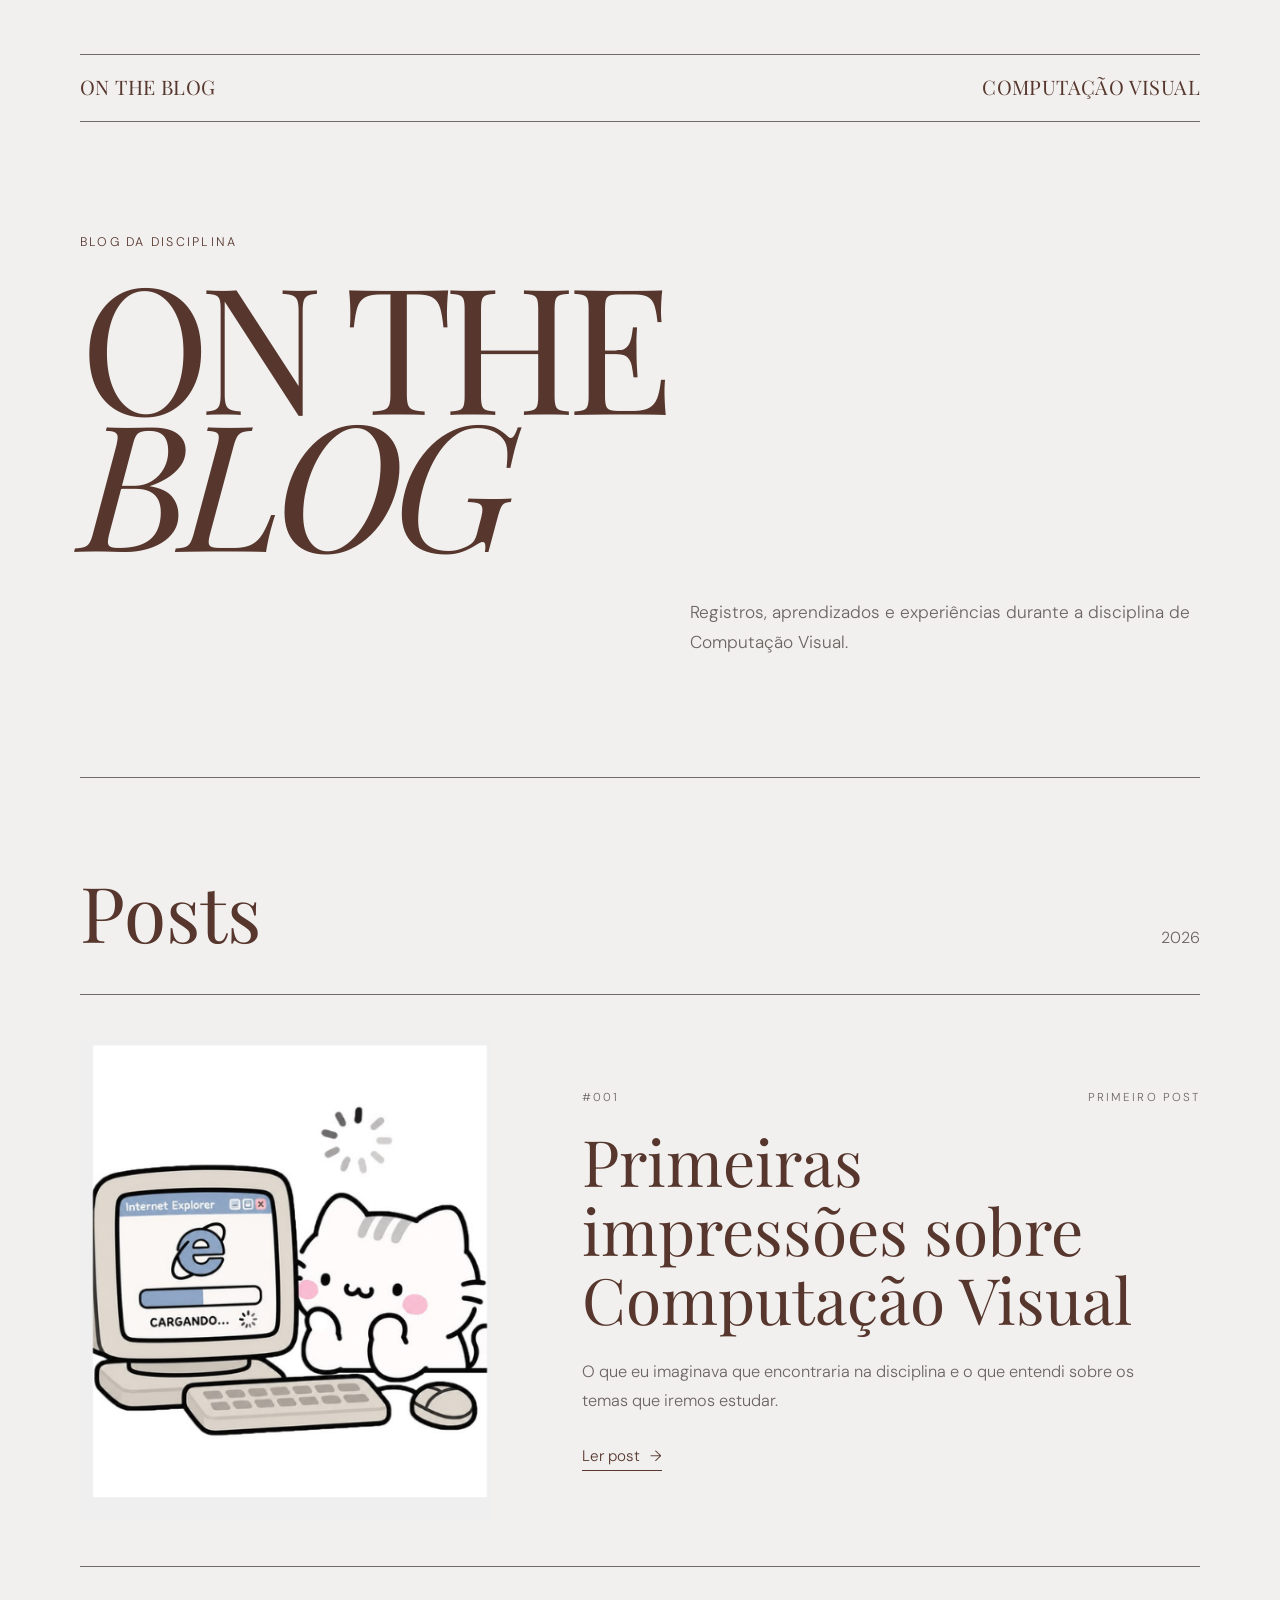
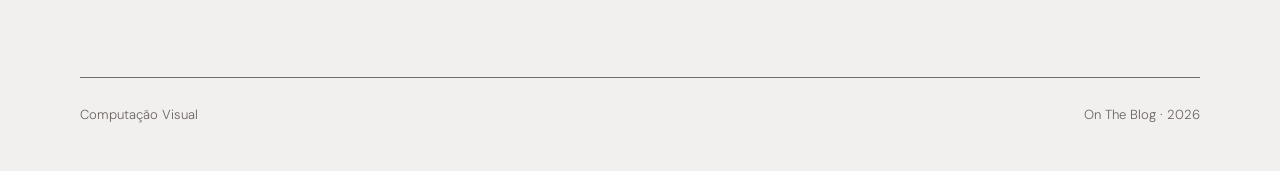
==== index.html @ 4c0e23a0 "Primeiro Post" ====
<!DOCTYPE html>
<html lang="pt-BR">
<head>
  <meta charset="UTF-8" />
  <meta name="viewport" content="width=device-width, initial-scale=1.0" />
  <meta name="description" content="Blog da disciplina de Computação Visual." />
  <title>On The Blog | Computação Visual</title>
  <link rel="preconnect" href="https://fonts.googleapis.com" />
  <link rel="preconnect" href="https://fonts.gstatic.com" crossorigin />
  <link href="https://fonts.googleapis.com/css2?family=DM+Sans:wght@300;400;500&family=Playfair+Display:ital,wght@0,400;1,400&display=swap" rel="stylesheet" />
  <link rel="stylesheet" href="style.css" />
</head>
<body class="home-page">
  <header class="site-header">
    <a class="brand" href="index.html">ON THE BLOG</a>
    <span class="course">COMPUTAÇÃO VISUAL</span>
  </header>

  <main class="site-main">
    <section class="hero" aria-labelledby="hero-title">
      <div class="hero-kicker">BLOG DA DISCIPLINA</div>
      <h1 id="hero-title">ON THE<br /><em>BLOG</em></h1>
      <p class="hero-copy">
        Registros, aprendizados e experiências durante a disciplina de Computação Visual.
      </p>
    </section>

    <section class="posts-section" aria-labelledby="posts-title">
      <div class="section-heading">
        <h2 id="posts-title">Posts</h2>
        <span>2026</span>
      </div>

      <article class="post-card">
        <a class="post-card-image" href="posts/post-001.html" aria-label="Abrir o post 001">
          <img src="images/post-001.png" alt="Ilustração de um computador antigo com um gatinho ao lado" />
        </a>

        <div class="post-card-content">
          <div class="post-meta">
            <span>#001</span>
            <span>Primeiro post</span>
          </div>
          <h3><a href="posts/post-001.html">Primeiras impressões sobre Computação Visual</a></h3>
          <p>
            O que eu imaginava que encontraria na disciplina e o que entendi sobre os temas que iremos estudar.
          </p>
          <a class="text-link" href="posts/post-001.html">Ler post <span aria-hidden="true">→</span></a>
        </div>
      </article>
    </section>
  </main>

  <footer class="site-footer">
    <span>Computação Visual</span>
    <span>On The Blog · 2026</span>
  </footer>
</body>
</html>
---- style.css ----
:root {
  --paper: #f1f0ee;
  --paper-2: #e9e7e3;
  --ink: #56362d;
  --text: #6c6562;
  --line: #6f6b68;
  --white: #ffffff;
  --serif: "Playfair Display", Georgia, "Times New Roman", serif;
  --sans: "DM Sans", Arial, sans-serif;
}

* {
  box-sizing: border-box;
}

html {
  scroll-behavior: smooth;
}

body {
  margin: 0;
  min-height: 100vh;
  background: var(--paper);
  color: var(--ink);
  font-family: var(--sans);
  font-weight: 300;
}

a {
  color: inherit;
  text-decoration: none;
}

img {
  display: block;
  max-width: 100%;
}

.site-header,
.site-main,
.site-footer {
  width: min(1120px, calc(100% - 64px));
  margin-inline: auto;
}

.site-header {
  margin-top: 54px;
  padding: 18px 0 21px;
  border-top: 1px solid var(--line);
  border-bottom: 1px solid var(--line);
  display: flex;
  justify-content: space-between;
  align-items: center;
  gap: 24px;
  font-family: var(--serif);
  font-size: 1.25rem;
  letter-spacing: 0.02em;
}

.brand {
  transition: opacity 0.2s ease;
}

.brand:hover {
  opacity: 0.65;
}

.course {
  white-space: nowrap;
}

.site-main {
  padding-bottom: 110px;
}

/* HOME */
.hero {
  padding: 112px 0 120px;
  border-bottom: 1px solid var(--line);
}

.hero-kicker,
.post-meta,
.post-kicker {
  text-transform: uppercase;
  letter-spacing: 0.18em;
}

.hero-kicker {
  font-size: 0.78rem;
  margin-bottom: 24px;
}

.hero h1 {
  margin: 0;
  font-family: var(--serif);
  font-size: clamp(5.5rem, 14vw, 11rem);
  font-weight: 400;
  line-height: 0.78;
  letter-spacing: -0.055em;
}

.hero h1 em {
  font-weight: 400;
}

.hero-copy {
  max-width: 510px;
  margin: 48px 0 0 auto;
  color: var(--text);
  font-size: 1.08rem;
  line-height: 1.75;
}

.posts-section {
  padding-top: 82px;
}

.section-heading {
  display: flex;
  align-items: baseline;
  justify-content: space-between;
  gap: 24px;
  margin-bottom: 32px;
}

.section-heading h2 {
  margin: 0;
  font-family: var(--serif);
  font-size: clamp(2.9rem, 6vw, 4.8rem);
  font-weight: 400;
}

.section-heading span {
  color: var(--text);
}

.post-card {
  display: grid;
  grid-template-columns: minmax(260px, 0.8fr) minmax(0, 1.2fr);
  gap: clamp(42px, 7vw, 92px);
  align-items: center;
  padding: 46px 0;
  border-top: 1px solid var(--line);
  border-bottom: 1px solid var(--line);
}

.post-card-image {
  background: var(--white);
  overflow: hidden;
}

.post-card-image img {
  width: 100%;
  aspect-ratio: 0.86;
  object-fit: cover;
  transition: transform 0.35s ease;
}

.post-card-image:hover img {
  transform: scale(1.025);
}

.post-meta {
  display: flex;
  justify-content: space-between;
  gap: 20px;
  color: var(--text);
  font-size: 0.72rem;
  margin-bottom: 21px;
}

.post-card h3 {
  margin: 0;
  font-family: var(--serif);
  font-size: clamp(2.4rem, 5vw, 4rem);
  font-weight: 400;
  line-height: 1.08;
}

.post-card h3 a {
  transition: opacity 0.2s ease;
}

.post-card h3 a:hover {
  opacity: 0.7;
}

.post-card p {
  max-width: 590px;
  margin: 25px 0 0;
  color: var(--text);
  font-size: 1.02rem;
  line-height: 1.75;
}

.text-link {
  display: inline-flex;
  gap: 10px;
  margin-top: 31px;
  padding-bottom: 4px;
  border-bottom: 1px solid currentColor;
  font-size: 0.95rem;
}

.text-link span {
  transition: transform 0.2s ease;
}

.text-link:hover span {
  transform: translateX(4px);
}

/* POST */
.post-main {
  padding-top: 105px;
}

.post-hero {
  display: grid;
  grid-template-columns: minmax(260px, 0.82fr) minmax(0, 1.18fr);
  gap: clamp(58px, 9vw, 130px);
  align-items: center;
  padding: 0 30px 115px;
}

.post-illustration {
  margin: 0;
  background: var(--white);
}

.post-illustration img {
  width: 100%;
  aspect-ratio: 0.86;
  object-fit: cover;
}

.post-title-wrap {
  font-family: var(--serif);
}

.post-kicker {
  margin: 0 0 -5px;
  font-family: var(--serif);
  font-size: clamp(4.9rem, 10vw, 8.6rem);
  font-style: italic;
  line-height: 0.9;
  letter-spacing: -0.04em;
}

.post-title-wrap h1 {
  margin: 0;
  font-family: var(--serif);
  font-size: clamp(5rem, 10vw, 8.8rem);
  font-weight: 400;
  line-height: 0.95;
  letter-spacing: -0.04em;
}

.post-columns {
  display: grid;
  grid-template-columns: repeat(2, minmax(0, 1fr));
  gap: clamp(68px, 11vw, 135px);
  padding: 0 26px 120px;
}

.post-columns article {
  min-width: 0;
}

.post-columns h2 {
  margin: 0 0 28px;
  font-family: var(--serif);
  font-size: clamp(2.25rem, 4.2vw, 3.55rem);
  font-weight: 400;
  line-height: 1.38;
  letter-spacing: -0.025em;
}

.post-columns p {
  margin: 0;
  color: var(--text);
  font-size: clamp(1rem, 1.8vw, 1.19rem);
  line-height: 1.72;
  text-align: justify;
  text-justify: inter-word;
}

.post-nav {
  padding: 30px 0;
  border-top: 1px solid var(--line);
  border-bottom: 1px solid var(--line);
  display: flex;
  align-items: center;
  justify-content: space-between;
  gap: 24px;
  color: var(--text);
  font-size: 0.92rem;
}

.post-nav a {
  color: var(--ink);
}

.site-footer {
  margin-bottom: 48px;
  padding: 28px 0 0;
  border-top: 1px solid var(--line);
  display: flex;
  justify-content: space-between;
  gap: 24px;
  color: var(--text);
  font-size: 0.82rem;
}

@media (max-width: 820px) {
  .site-header,
  .site-main,
  .site-footer {
    width: min(100% - 36px, 1120px);
  }

  .site-header {
    margin-top: 28px;
    font-size: 1rem;
  }

  .hero {
    padding: 78px 0 90px;
  }

  .hero-copy {
    margin-left: 0;
  }

  .post-card,
  .post-hero,
  .post-columns {
    grid-template-columns: 1fr;
  }

  .post-card {
    gap: 34px;
  }

  .post-card-image {
    max-width: 520px;
  }

  .post-main {
    padding-top: 70px;
  }

  .post-hero {
    gap: 50px;
    padding: 0 0 78px;
  }

  .post-illustration {
    width: min(100%, 520px);
  }

  .post-columns {
    gap: 64px;
    padding: 0 0 84px;
  }

  .post-columns p {
    text-align: left;
  }
}

@media (max-width: 520px) {
  .site-header {
    align-items: flex-start;
    font-size: 0.88rem;
  }

  .course {
    text-align: right;
  }

  .hero h1 {
    font-size: clamp(4.2rem, 24vw, 7rem);
  }

  .hero-copy {
    margin-top: 34px;
  }

  .post-card h3 {
    font-size: 2.55rem;
  }

  .post-meta,
  .site-footer,
  .post-nav {
    align-items: flex-start;
    flex-direction: column;
  }

  .post-kicker,
  .post-title-wrap h1 {
    font-size: clamp(4.1rem, 23vw, 6.6rem);
  }

  .post-columns h2 {
    font-size: 2.35rem;
  }
}
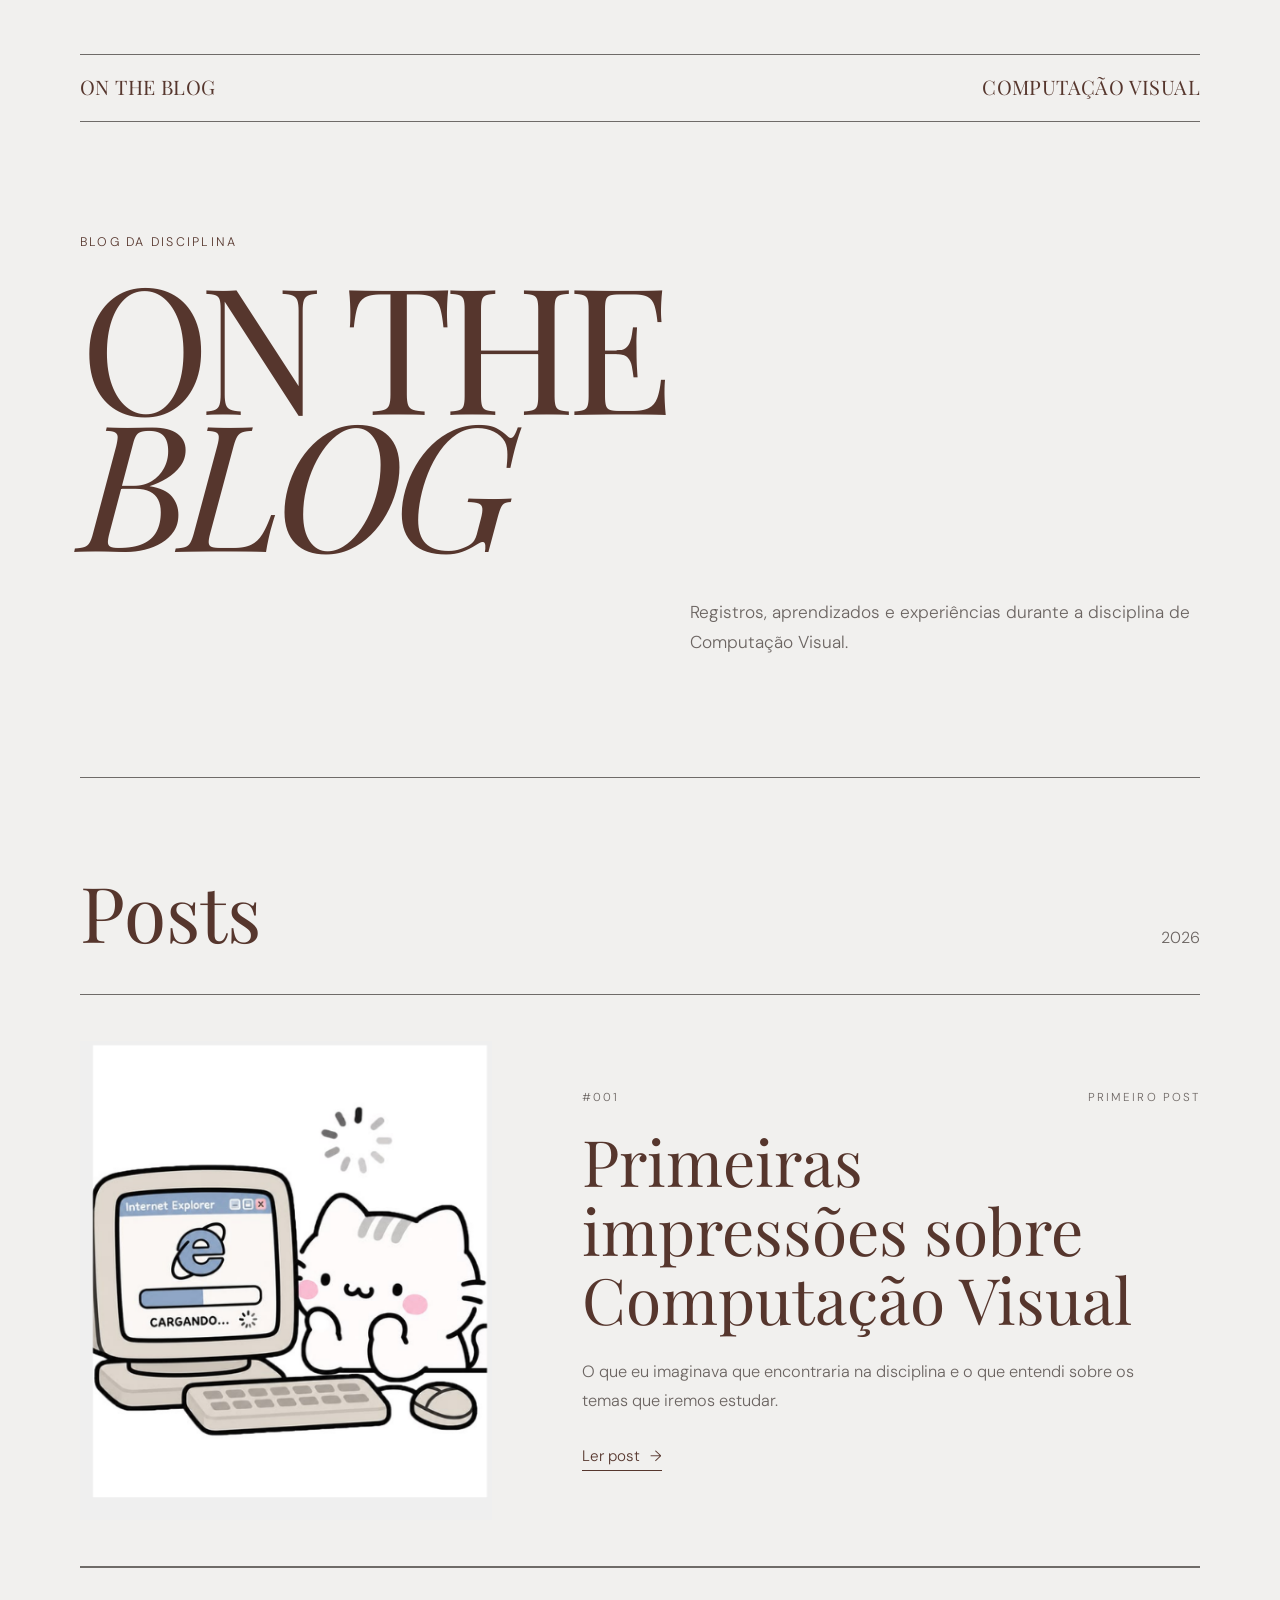
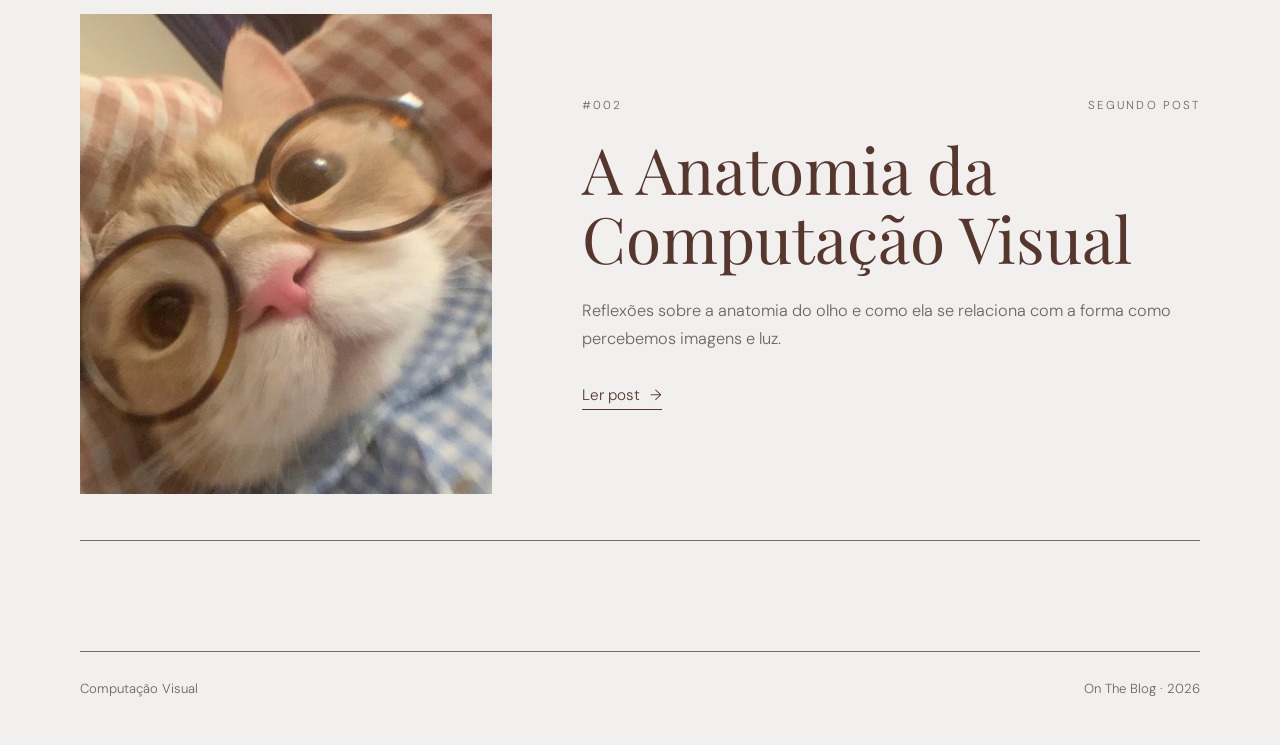
==== commit bedbb622: "Ajustes e segundo post" ====
--- a/index.html
+++ b/index.html
@@ -48,6 +48,24 @@
           <a class="text-link" href="posts/post-001.html">Ler post <span aria-hidden="true">→</span></a>
         </div>
       </article>
+
+      <article class="post-card">
+        <a class="post-card-image" href="posts/post-002.html" aria-label="Abrir o post 002">
+          <img src="images/post-002.png" alt="Ilustração de um computador antigo com um gatinho ao lado" />
+        </a>
+
+        <div class="post-card-content">
+          <div class="post-meta">
+            <span>#002</span>
+            <span>Segundo post</span>
+          </div>
+          <h3><a href="posts/post-002.html">A Anatomia da Computação Visual</a></h3>
+          <p>
+            Reflexões sobre a anatomia do olho e como ela se relaciona com a forma como percebemos imagens e luz.
+          </p>
+          <a class="text-link" href="posts/post-002.html">Ler post <span aria-hidden="true">→</span></a>
+        </div>
+      </article>
     </section>
   </main>
 
--- a/style.css
+++ b/style.css
@@ -258,14 +258,15 @@
 }
 
 .post-columns {
-  display: grid;
-  grid-template-columns: repeat(2, minmax(0, 1fr));
-  gap: clamp(68px, 11vw, 135px);
+  column-count: 2;
+  column-gap: clamp(68px, 11vw, 135px);
   padding: 0 26px 120px;
 }
 
 .post-columns article {
   min-width: 0;
+  display: block;
+  break-inside: avoid;
 }
 
 .post-columns h2 {
@@ -275,15 +276,17 @@
   font-weight: 400;
   line-height: 1.38;
   letter-spacing: -0.025em;
+  column-span: all;
 }
 
 .post-columns p {
-  margin: 0;
+  margin: 0 0 1.2em;
   color: var(--text);
   font-size: clamp(1rem, 1.8vw, 1.19rem);
   line-height: 1.72;
   text-align: justify;
   text-justify: inter-word;
+  break-inside: avoid;
 }
 
 .post-nav {
@@ -334,9 +337,12 @@
   }
 
   .post-card,
-  .post-hero,
+  .post-hero {
+    grid-template-columns: 1fr;
+  }
+
   .post-columns {
-    grid-template-columns: 1fr;
+    column-count: 1;
   }
 
   .post-card {
@@ -408,3 +414,95 @@
     font-size: 2.35rem;
   }
 }
+/* =========================
+   REFLEXÃO DO POST
+========================= */
+
+.reflection-section {
+  margin-top: 90px;
+  margin-bottom: 100px;
+}
+
+
+/* TÍTULO */
+
+.reflection-section h2 {
+  font-family: "Playfair Display", serif;
+
+  font-size: clamp(42px, 5vw, 62px);
+  font-weight: 400;
+
+  line-height: 1.15;
+
+  color: #59372c;
+
+  margin: 0 0 45px 0;
+}
+
+
+/* DUAS COLUNAS */
+
+.reflection-columns {
+  display: grid;
+
+  grid-template-columns:
+    minmax(0, 1fr)
+    minmax(0, 1fr);
+
+  gap: 70px;
+
+  align-items: start;
+}
+
+
+/* TEXTO */
+
+.reflection-column p {
+  font-family: "DM Sans", sans-serif;
+
+  font-size: 18px;
+  font-weight: 300;
+
+  line-height: 1.8;
+
+  color: #6d6461;
+
+  margin: 0 0 24px 0;
+}
+
+
+/* =========================
+   RESPONSIVO
+========================= */
+
+@media (max-width: 768px) {
+
+  .reflection-section {
+    margin-top: 60px;
+    margin-bottom: 70px;
+  }
+
+
+  .reflection-section h2 {
+    font-size: 38px;
+
+    margin-bottom: 30px;
+  }
+
+
+  .reflection-columns {
+    grid-template-columns: 1fr;
+
+    gap: 0;
+  }
+
+
+  .reflection-column p {
+    font-size: 16px;
+
+    line-height: 1.75;
+
+    margin-bottom: 20px;
+  }
+
+}
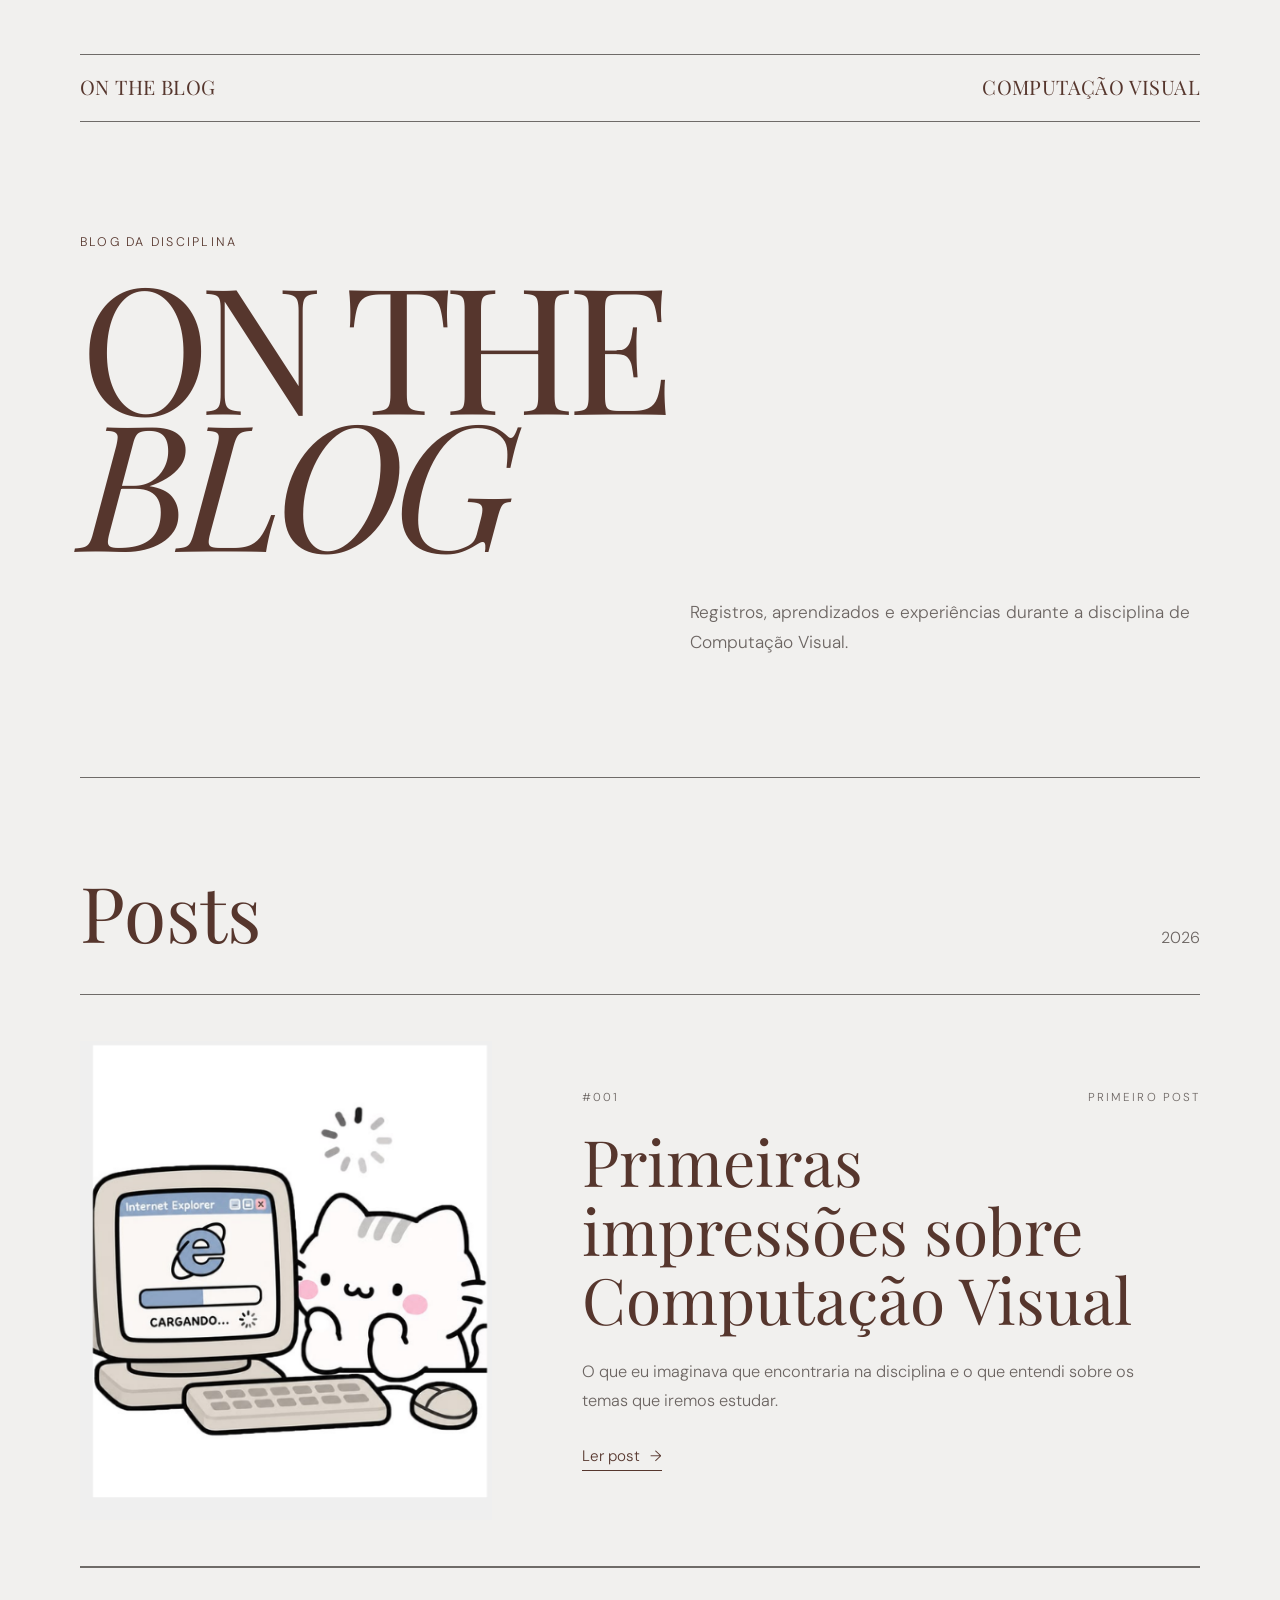
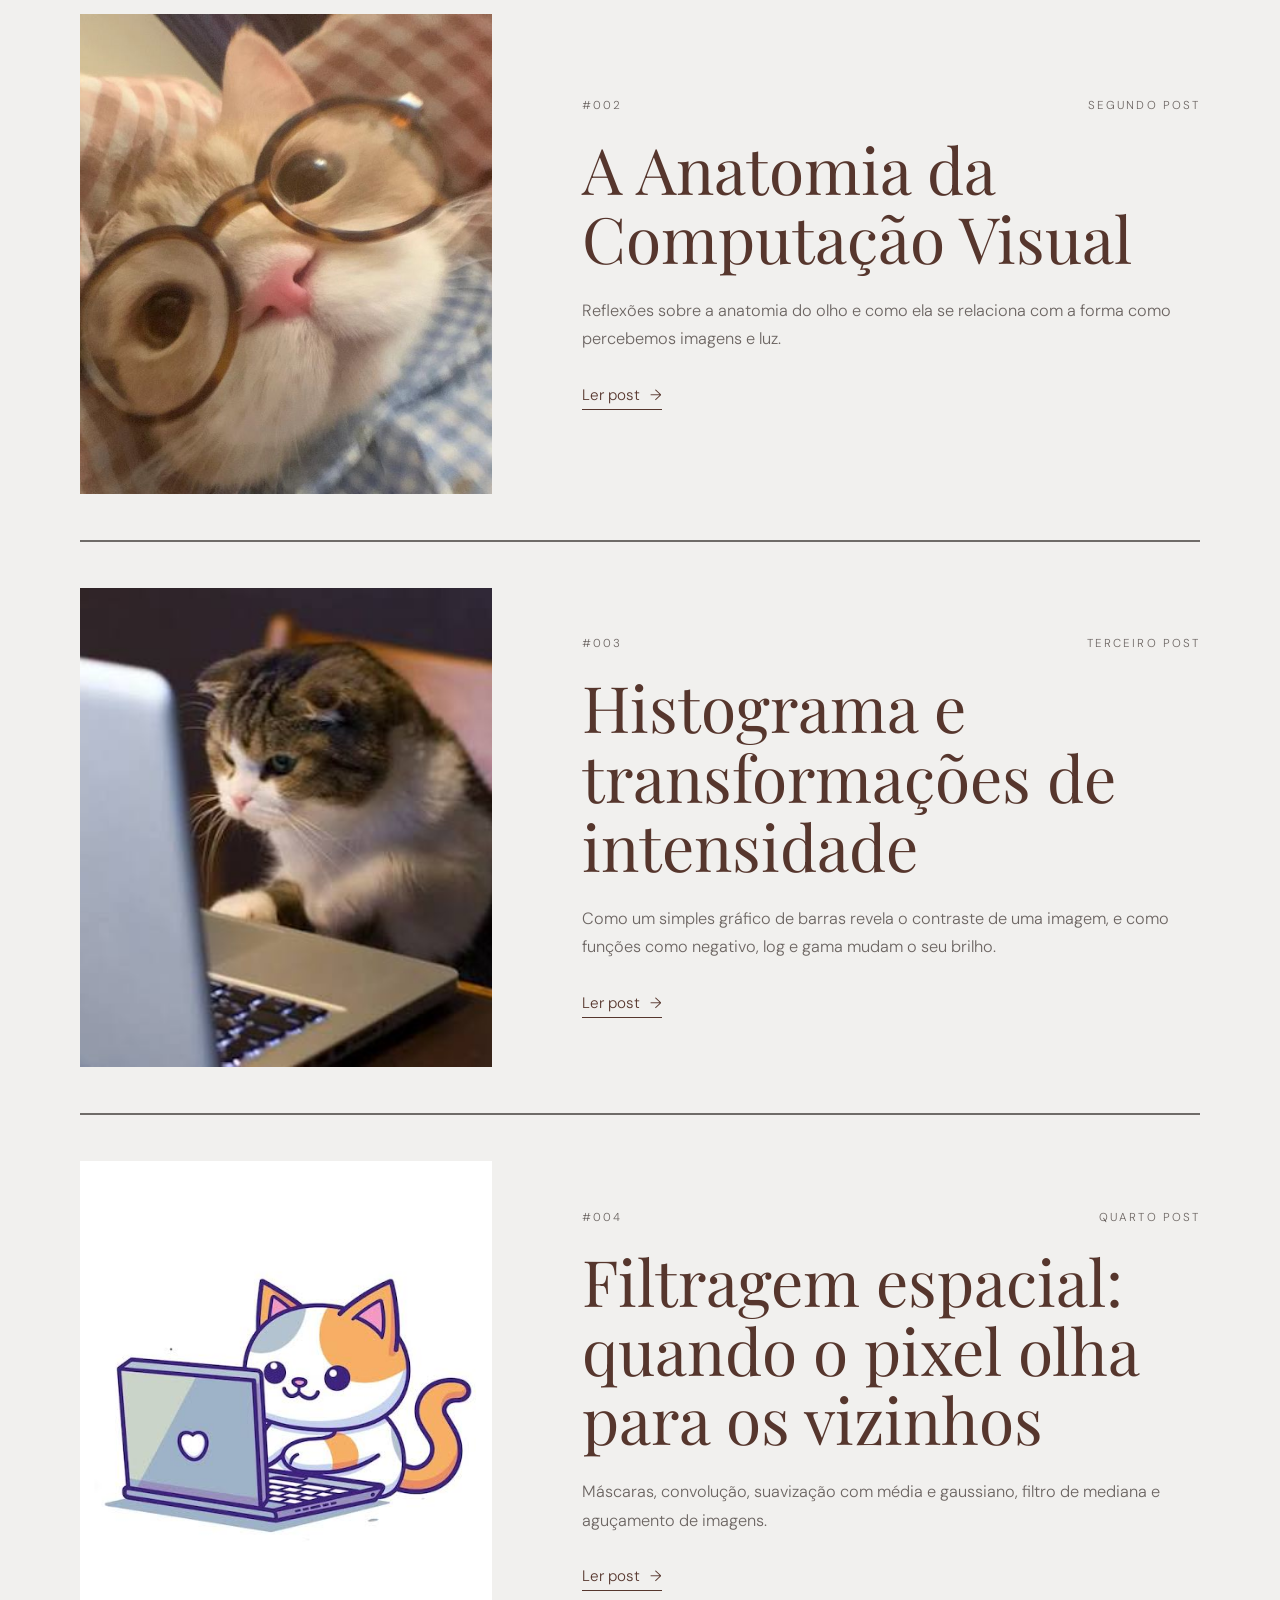
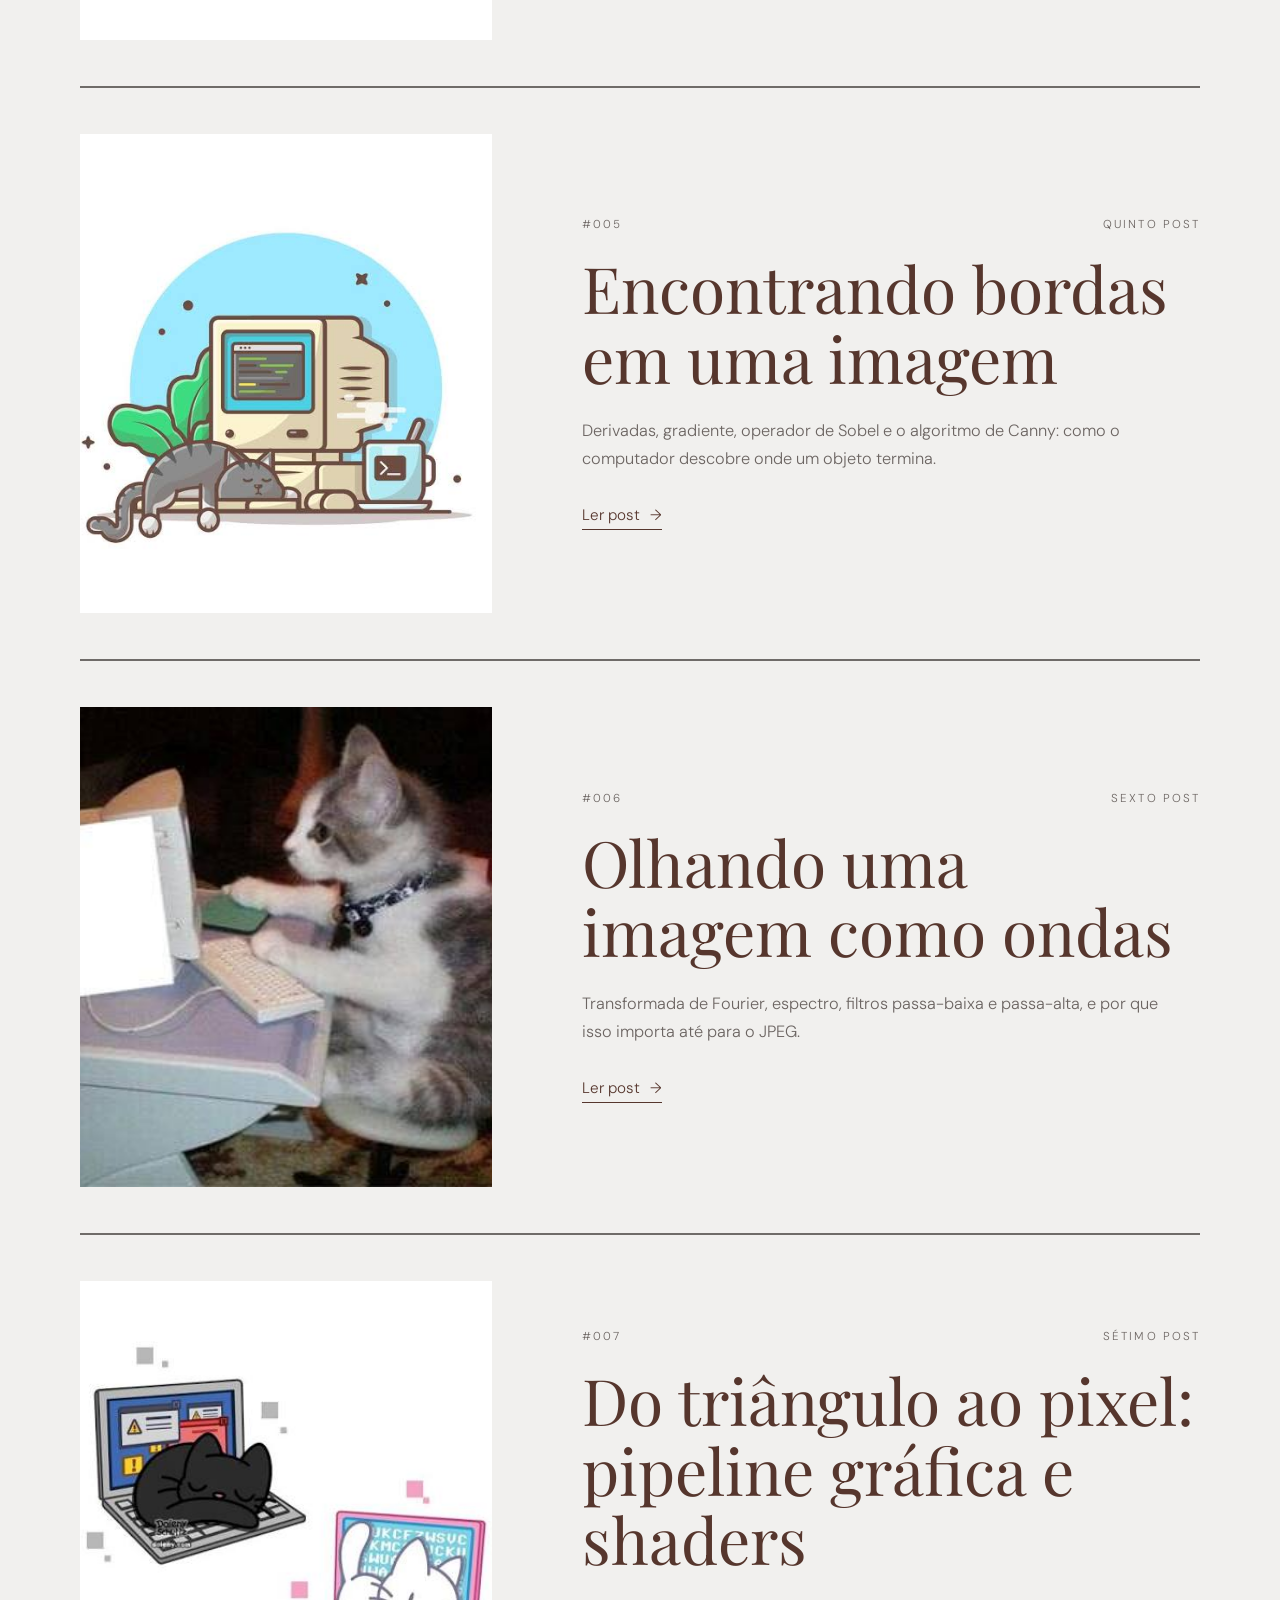
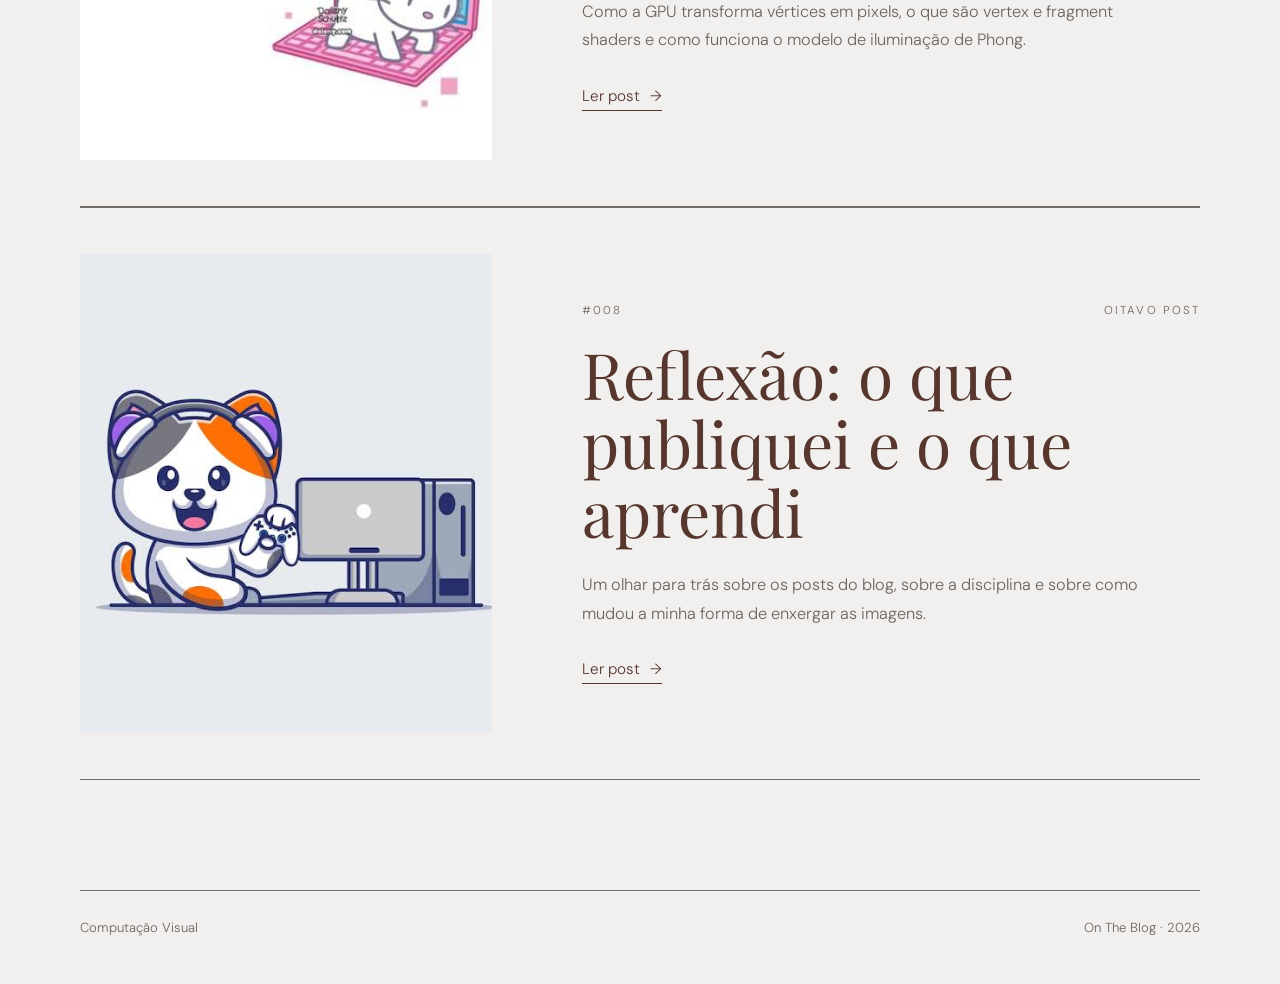
==== commit 3006d3bf: "Novos posts" ====
--- a/index.html
+++ b/index.html
@@ -51,7 +51,7 @@
 
       <article class="post-card">
         <a class="post-card-image" href="posts/post-002.html" aria-label="Abrir o post 002">
-          <img src="images/post-002.png" alt="Ilustração de um computador antigo com um gatinho ao lado" />
+          <img src="images/post-002.png" alt="Foto de um gatinho usando óculos redondos" />
         </a>
 
         <div class="post-card-content">
@@ -66,6 +66,114 @@
           <a class="text-link" href="posts/post-002.html">Ler post <span aria-hidden="true">→</span></a>
         </div>
       </article>
+
+      <article class="post-card">
+        <a class="post-card-image" href="posts/post-003.html" aria-label="Abrir o post 003">
+          <img src="images/post-003.png" alt="Foto de um gatinho olhando atentamente para a tela de um notebook" style="object-position: 72% center" />
+        </a>
+
+        <div class="post-card-content">
+          <div class="post-meta">
+            <span>#003</span>
+            <span>Terceiro post</span>
+          </div>
+          <h3><a href="posts/post-003.html">Histograma e transformações de intensidade</a></h3>
+          <p>
+            Como um simples gráfico de barras revela o contraste de uma imagem, e como funções como negativo, log e gama mudam o seu brilho.
+          </p>
+          <a class="text-link" href="posts/post-003.html">Ler post <span aria-hidden="true">→</span></a>
+        </div>
+      </article>
+
+      <article class="post-card">
+        <a class="post-card-image" href="posts/post-004.html" aria-label="Abrir o post 004">
+          <img src="images/post-004.png" alt="Ilustração de um gatinho laranja e branco digitando em um notebook" />
+        </a>
+
+        <div class="post-card-content">
+          <div class="post-meta">
+            <span>#004</span>
+            <span>Quarto post</span>
+          </div>
+          <h3><a href="posts/post-004.html">Filtragem espacial: quando o pixel olha para os vizinhos</a></h3>
+          <p>
+            Máscaras, convolução, suavização com média e gaussiano, filtro de mediana e aguçamento de imagens.
+          </p>
+          <a class="text-link" href="posts/post-004.html">Ler post <span aria-hidden="true">→</span></a>
+        </div>
+      </article>
+
+      <article class="post-card">
+        <a class="post-card-image" href="posts/post-005.html" aria-label="Abrir o post 005">
+          <img src="images/post-005.png" alt="Ilustração de um gatinho cinza dormindo em frente a um computador antigo, ao lado de uma xícara" />
+        </a>
+
+        <div class="post-card-content">
+          <div class="post-meta">
+            <span>#005</span>
+            <span>Quinto post</span>
+          </div>
+          <h3><a href="posts/post-005.html">Encontrando bordas em uma imagem</a></h3>
+          <p>
+            Derivadas, gradiente, operador de Sobel e o algoritmo de Canny: como o computador descobre onde um objeto termina.
+          </p>
+          <a class="text-link" href="posts/post-005.html">Ler post <span aria-hidden="true">→</span></a>
+        </div>
+      </article>
+
+      <article class="post-card">
+        <a class="post-card-image" href="posts/post-006.html" aria-label="Abrir o post 006">
+          <img src="images/post-006.png" alt="Foto de um gatinho com as patas no teclado de um computador antigo" style="object-position: 75% center" />
+        </a>
+
+        <div class="post-card-content">
+          <div class="post-meta">
+            <span>#006</span>
+            <span>Sexto post</span>
+          </div>
+          <h3><a href="posts/post-006.html">Olhando uma imagem como ondas</a></h3>
+          <p>
+            Transformada de Fourier, espectro, filtros passa-baixa e passa-alta, e por que isso importa até para o JPEG.
+          </p>
+          <a class="text-link" href="posts/post-006.html">Ler post <span aria-hidden="true">→</span></a>
+        </div>
+      </article>
+
+      <article class="post-card">
+        <a class="post-card-image" href="posts/post-007.html" aria-label="Abrir o post 007">
+          <img src="images/post-007.png" alt="Ilustração de dois gatinhos, um preto e um branco, deitados sobre notebooks" />
+        </a>
+
+        <div class="post-card-content">
+          <div class="post-meta">
+            <span>#007</span>
+            <span>Sétimo post</span>
+          </div>
+          <h3><a href="posts/post-007.html">Do triângulo ao pixel: pipeline gráfica e shaders</a></h3>
+          <p>
+            Como a GPU transforma vértices em pixels, o que são vertex e fragment shaders e como funciona o modelo de iluminação de Phong.
+          </p>
+          <a class="text-link" href="posts/post-007.html">Ler post <span aria-hidden="true">→</span></a>
+        </div>
+      </article>
+
+      <article class="post-card">
+        <a class="post-card-image" href="posts/post-008.html" aria-label="Abrir o post 008">
+          <img src="images/post-008.png" alt="Ilustração de um gatinho com fone de ouvido segurando um controle de videogame ao lado de um computador" />
+        </a>
+
+        <div class="post-card-content">
+          <div class="post-meta">
+            <span>#008</span>
+            <span>Oitavo post</span>
+          </div>
+          <h3><a href="posts/post-008.html">Reflexão: o que publiquei e o que aprendi</a></h3>
+          <p>
+            Um olhar para trás sobre os posts do blog, sobre a disciplina e sobre como mudou a minha forma de enxergar as imagens.
+          </p>
+          <a class="text-link" href="posts/post-008.html">Ler post <span aria-hidden="true">→</span></a>
+        </div>
+      </article>
     </section>
   </main>
 
